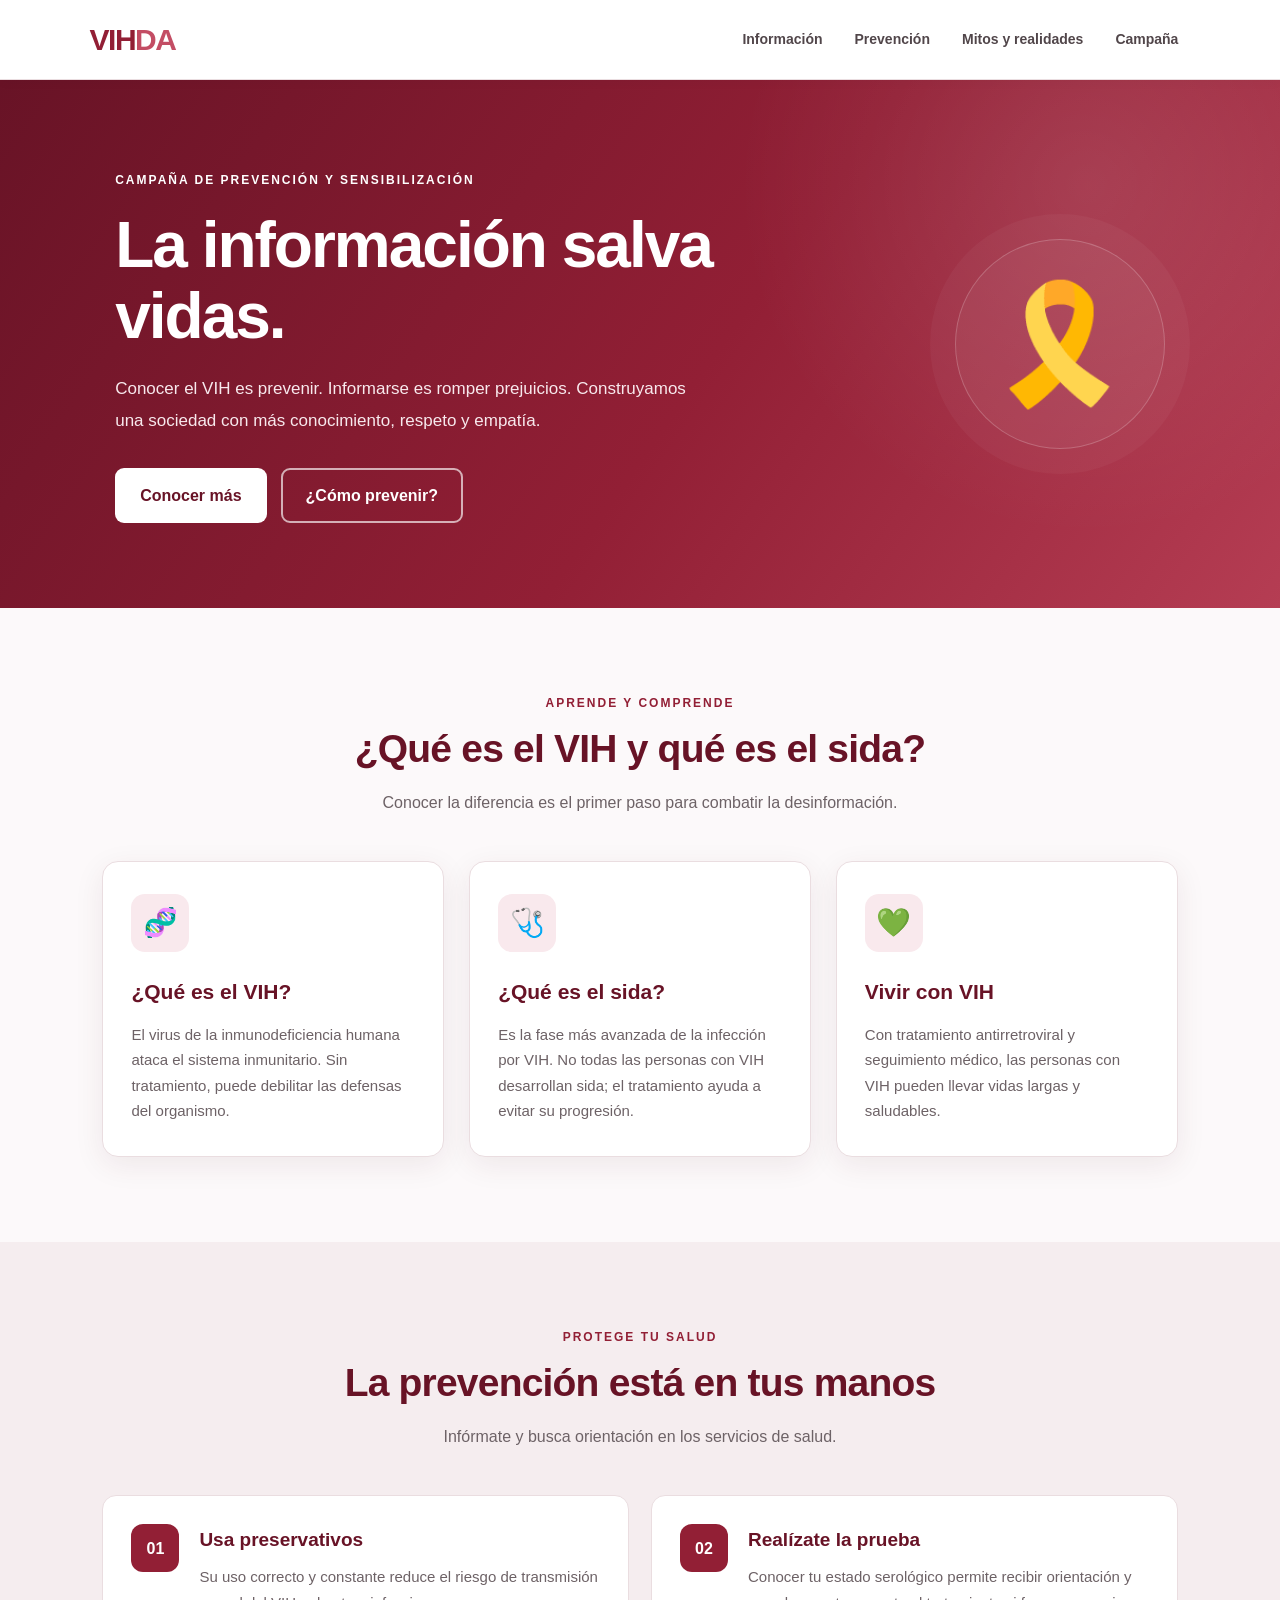
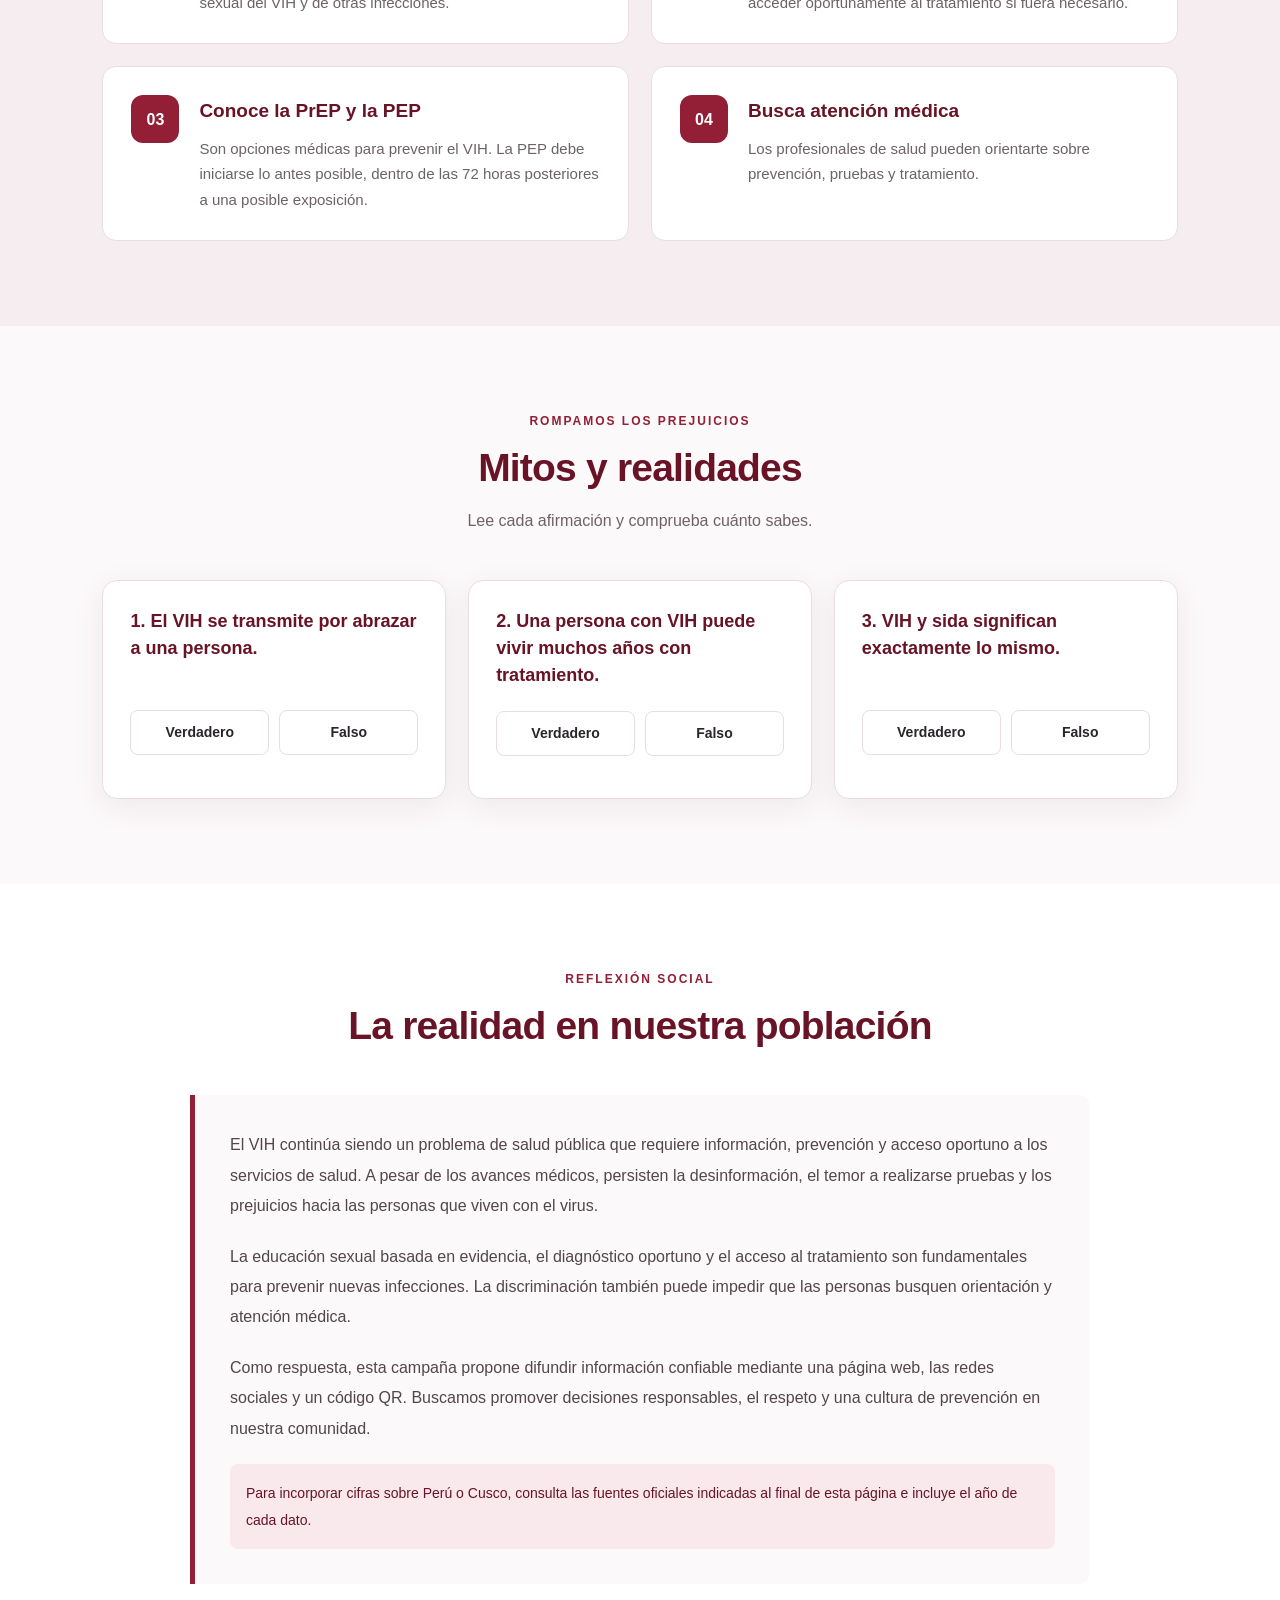
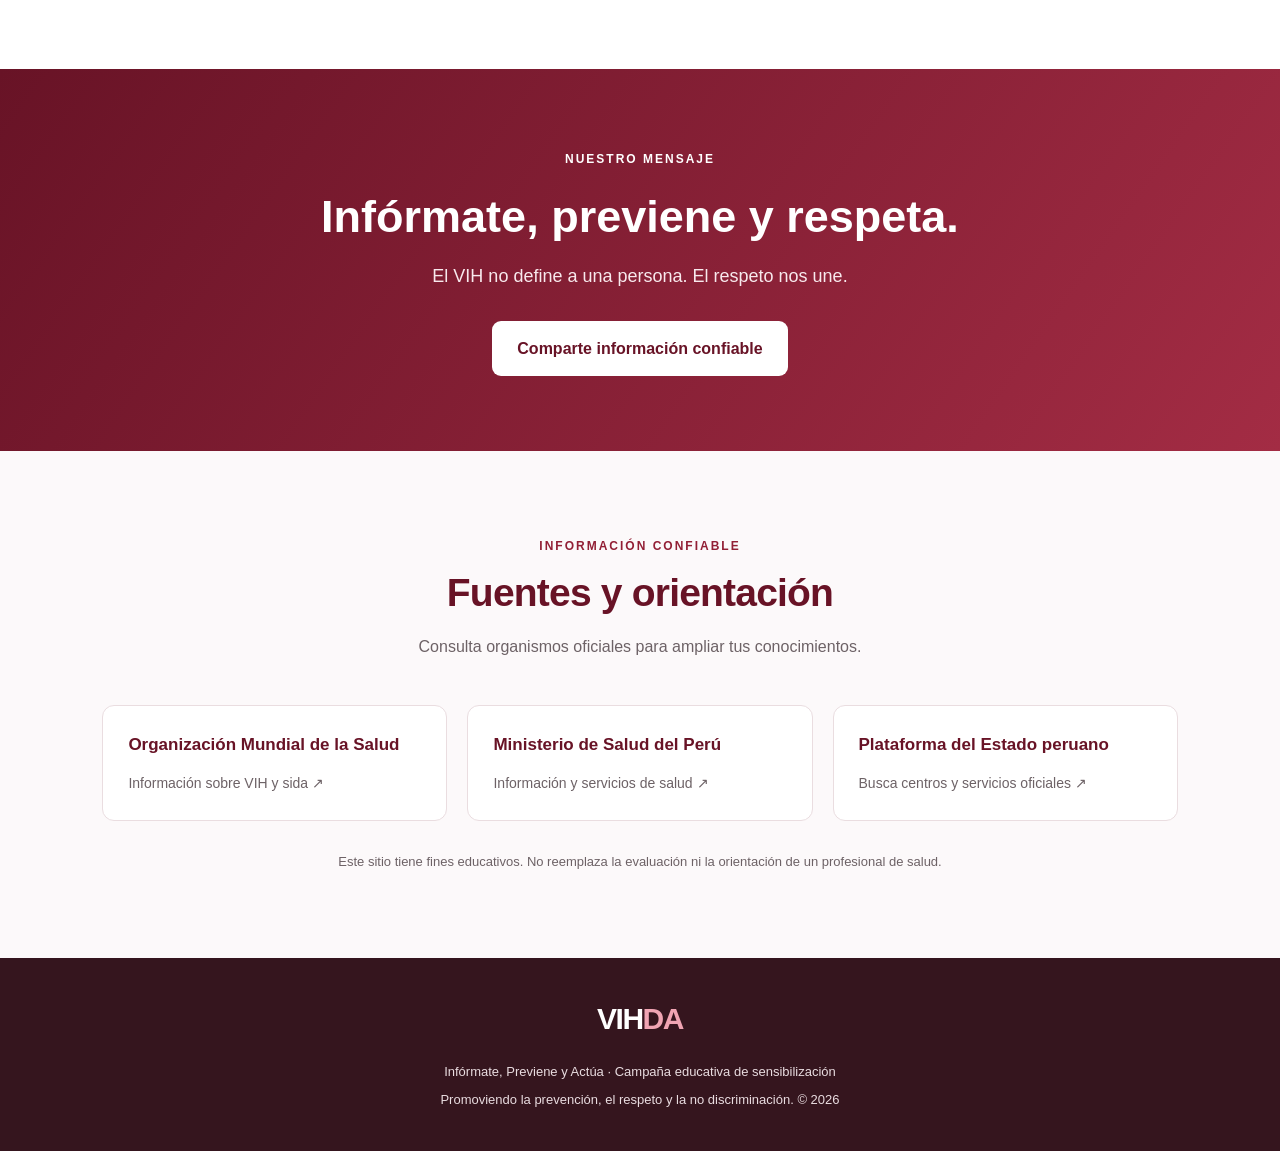
==== index.html @ 944a9f8d "Add files via upload" ====
<!DOCTYPE html>
<html lang="es">
<head>
    <meta charset="UTF-8">
    <meta name="viewport" content="width=device-width, initial-scale=1.0">
    <meta name="description" content="VIHDA: campaña educativa sobre el VIH, el sida, la prevención y la no discriminación.">
    <meta name="theme-color" content="#921f35">
    <title>VIHDA | Infórmate, Previene y Actúa</title>
    <link rel="stylesheet" href="style.css">
    <script src="script.js" defer></script>
</head>
<body>

    <header class="encabezado">
        <a class="logo" href="#inicio">VIH<span>DA</span></a>

        <nav aria-label="Navegación principal">
            <a href="#informacion">Información</a>
            <a href="#prevencion">Prevención</a>
            <a href="#mitos">Mitos y realidades</a>
            <a href="#campana">Campaña</a>
        </nav>
    </header>

    <main>
        <section class="hero" id="inicio">
            <div class="hero-contenido">
                <span class="etiqueta">CAMPAÑA DE PREVENCIÓN Y SENSIBILIZACIÓN</span>

                <h1>La información salva vidas.</h1>

                <p>
                    Conocer el VIH es prevenir. Informarse es romper prejuicios.
                    Construyamos una sociedad con más conocimiento, respeto y empatía.
                </p>

                <div class="hero-botones">
                    <a href="#informacion" class="boton boton-principal">
                        Conocer más
                    </a>
                    <a href="#prevencion" class="boton boton-secundario">
                        ¿Cómo prevenir?
                    </a>
                </div>
            </div>

            <div class="lazo" aria-label="Símbolo de concientización">
                🎗️
            </div>
        </section>

        <section class="seccion" id="informacion">
            <div class="titulo-seccion">
                <span>APRENDE Y COMPRENDE</span>
                <h2>¿Qué es el VIH y qué es el sida?</h2>
                <p>Conocer la diferencia es el primer paso para combatir la desinformación.</p>
            </div>

            <div class="tarjetas">
                <article class="tarjeta">
                    <div class="icono">🧬</div>
                    <h3>¿Qué es el VIH?</h3>
                    <p>
                        El virus de la inmunodeficiencia humana ataca el sistema
                        inmunitario. Sin tratamiento, puede debilitar las defensas
                        del organismo.
                    </p>
                </article>

                <article class="tarjeta">
                    <div class="icono">🩺</div>
                    <h3>¿Qué es el sida?</h3>
                    <p>
                        Es la fase más avanzada de la infección por VIH.
                        No todas las personas con VIH desarrollan sida; el
                        tratamiento ayuda a evitar su progresión.
                    </p>
                </article>

                <article class="tarjeta">
                    <div class="icono">💚</div>
                    <h3>Vivir con VIH</h3>
                    <p>
                        Con tratamiento antirretroviral y seguimiento médico,
                        las personas con VIH pueden llevar vidas largas y saludables.
                    </p>
                </article>
            </div>
        </section>

        <section class="seccion seccion-suave" id="prevencion">
            <div class="titulo-seccion">
                <span>PROTEGE TU SALUD</span>
                <h2>La prevención está en tus manos</h2>
                <p>Infórmate y busca orientación en los servicios de salud.</p>
            </div>

            <div class="lista-prevencion">
                <article class="prevencion-item">
                    <span>01</span>
                    <div>
                        <h3>Usa preservativos</h3>
                        <p>
                            Su uso correcto y constante reduce el riesgo de
                            transmisión sexual del VIH y de otras infecciones.
                        </p>
                    </div>
                </article>

                <article class="prevencion-item">
                    <span>02</span>
                    <div>
                        <h3>Realízate la prueba</h3>
                        <p>
                            Conocer tu estado serológico permite recibir orientación
                            y acceder oportunamente al tratamiento si fuera necesario.
                        </p>
                    </div>
                </article>

                <article class="prevencion-item">
                    <span>03</span>
                    <div>
                        <h3>Conoce la PrEP y la PEP</h3>
                        <p>
                            Son opciones médicas para prevenir el VIH.
                            La PEP debe iniciarse lo antes posible, dentro de las
                            72 horas posteriores a una posible exposición.
                        </p>
                    </div>
                </article>

                <article class="prevencion-item">
                    <span>04</span>
                    <div>
                        <h3>Busca atención médica</h3>
                        <p>
                            Los profesionales de salud pueden orientarte sobre
                            prevención, pruebas y tratamiento.
                        </p>
                    </div>
                </article>
            </div>
        </section>

        <section class="seccion" id="mitos">
            <div class="titulo-seccion">
                <span>ROMPAMOS LOS PREJUICIOS</span>
                <h2>Mitos y realidades</h2>
                <p>Lee cada afirmación y comprueba cuánto sabes.</p>
            </div>

            <div class="cuestionario">
                <article class="pregunta">
                    <h3>1. El VIH se transmite por abrazar a una persona.</h3>
                    <div class="opciones">
                        <button type="button" data-respuesta="incorrecta"
                            data-grupo="p1">Verdadero</button>
                        <button type="button" data-respuesta="correcta"
                            data-grupo="p1">Falso</button>
                    </div>
                    <p class="resultado" id="r-p1" aria-live="polite"></p>
                </article>

                <article class="pregunta">
                    <h3>2. Una persona con VIH puede vivir muchos años con tratamiento.</h3>
                    <div class="opciones">
                        <button type="button" data-respuesta="correcta"
                            data-grupo="p2">Verdadero</button>
                        <button type="button" data-respuesta="incorrecta"
                            data-grupo="p2">Falso</button>
                    </div>
                    <p class="resultado" id="r-p2" aria-live="polite"></p>
                </article>

                <article class="pregunta">
                    <h3>3. VIH y sida significan exactamente lo mismo.</h3>
                    <div class="opciones">
                        <button type="button" data-respuesta="incorrecta"
                            data-grupo="p3">Verdadero</button>
                        <button type="button" data-respuesta="correcta"
                            data-grupo="p3">Falso</button>
                    </div>
                    <p class="resultado" id="r-p3" aria-live="polite"></p>
                </article>
            </div>
        </section>

        <section class="seccion analisis" id="realidad">
            <div class="titulo-seccion">
                <span>REFLEXIÓN SOCIAL</span>
                <h2>La realidad en nuestra población</h2>
            </div>

            <div class="analisis-contenido">
                <p>
                    El VIH continúa siendo un problema de salud pública que requiere
                    información, prevención y acceso oportuno a los servicios de salud.
                    A pesar de los avances médicos, persisten la desinformación,
                    el temor a realizarse pruebas y los prejuicios hacia las personas
                    que viven con el virus.
                </p>

                <p>
                    La educación sexual basada en evidencia, el diagnóstico oportuno
                    y el acceso al tratamiento son fundamentales para prevenir nuevas
                    infecciones. La discriminación también puede impedir que las
                    personas busquen orientación y atención médica.
                </p>

                <p>
                    Como respuesta, esta campaña propone difundir información
                    confiable mediante una página web, las redes sociales y un
                    código QR. Buscamos promover decisiones responsables, el respeto
                    y una cultura de prevención en nuestra comunidad.
                </p>

                <p class="nota">
                    Para incorporar cifras sobre Perú o Cusco, consulta las fuentes
                    oficiales indicadas al final de esta página e incluye el año
                    de cada dato.
                </p>
            </div>
        </section>

        <section class="campana" id="campana">
            <div class="campana-contenido">
                <span class="etiqueta">NUESTRO MENSAJE</span>
                <h2>Infórmate, previene y respeta.</h2>
                <p>El VIH no define a una persona. El respeto nos une.</p>
                <a href="#fuentes" class="boton boton-blanco">
                    Comparte información confiable
                </a>
            </div>
        </section>

        <section class="seccion" id="fuentes">
            <div class="titulo-seccion">
                <span>INFORMACIÓN CONFIABLE</span>
                <h2>Fuentes y orientación</h2>
                <p>Consulta organismos oficiales para ampliar tus conocimientos.</p>
            </div>

            <div class="fuentes">
                <a href="https://www.who.int/es/news-room/fact-sheets/detail/hiv-aids"
                   target="_blank" rel="noopener noreferrer">
                    <strong>Organización Mundial de la Salud</strong>
                    <span>Información sobre VIH y sida ↗</span>
                </a>

                <a href="https://www.gob.pe/minsa"
                   target="_blank" rel="noopener noreferrer">
                    <strong>Ministerio de Salud del Perú</strong>
                    <span>Información y servicios de salud ↗</span>
                </a>

                <a href="https://www.gob.pe"
                   target="_blank" rel="noopener noreferrer">
                    <strong>Plataforma del Estado peruano</strong>
                    <span>Busca centros y servicios oficiales ↗</span>
                </a>
            </div>

            <p class="aviso">
                Este sitio tiene fines educativos. No reemplaza la evaluación
                ni la orientación de un profesional de salud.
            </p>
        </section>
    </main>

    <footer class="pie">
        <a class="logo logo-pie" href="#inicio">VIH<span>DA</span></a>
        <p>Infórmate, Previene y Actúa · Campaña educativa de sensibilización</p>
        <p>Promoviendo la prevención, el respeto y la no discriminación.</p>
    </footer>

</body>
</html>
---- style.css ----
/* ========================================
   VIHDA - ESTILOS GENERALES
   Campaña de prevención del VIH y el sida
======================================== */

:root {
    --rojo: #921f35;
    --rojo-oscuro: #681326;
    --rojo-claro: #f9e9ed;
    --blanco: #ffffff;
    --fondo: #fcf9fa;
    --texto: #29252a;
    --texto-suave: #6d6266;
    --borde: #eadde0;
    --verde: #247447;
    --sombra: 0 8px 30px rgba(72, 23, 36, 0.08);
}

* {
    margin: 0;
    padding: 0;
    box-sizing: border-box;
}

html {
    scroll-behavior: smooth;
    scroll-padding-top: 90px;
}

body {
    font-family: Arial, Helvetica, sans-serif;
    background: var(--fondo);
    color: var(--texto);
    line-height: 1.7;
    font-size: 16px;
}

a {
    color: inherit;
    text-decoration: none;
}

button,
a {
    -webkit-tap-highlight-color: transparent;
}

button {
    font: inherit;
}

img {
    max-width: 100%;
    display: block;
}

::selection {
    background: var(--rojo);
    color: var(--blanco);
}

/* ========================================
   ENCABEZADO Y NAVEGACIÓN
======================================== */

.encabezado {
    width: 100%;
    min-height: 76px;
    padding: 14px 7%;
    display: flex;
    align-items: center;
    justify-content: space-between;
    gap: 25px;
    background: var(--blanco);
    border-bottom: 1px solid var(--borde);
    position: sticky;
    top: 0;
    z-index: 1000;
    box-shadow: 0 2px 12px rgba(0, 0, 0, 0.03);
}

.logo {
    color: var(--rojo);
    font-size: 30px;
    font-weight: 900;
    letter-spacing: -1.5px;
    flex-shrink: 0;
}

.logo span {
    color: #c34d64;
}

.encabezado nav {
    display: flex;
    align-items: center;
    justify-content: flex-end;
    flex-wrap: wrap;
    gap: 8px;
}

.encabezado nav a {
    padding: 9px 12px;
    border-radius: 8px;
    color: #51464a;
    font-size: 14px;
    font-weight: 600;
    transition: background 0.25s, color 0.25s;
}

.encabezado nav a:hover,
.encabezado nav a:focus-visible {
    background: var(--rojo-claro);
    color: var(--rojo);
}

/* ========================================
   PORTADA PRINCIPAL
======================================== */

.hero {
    min-height: 510px;
    padding: 85px 9%;
    display: flex;
    align-items: center;
    justify-content: space-between;
    gap: 45px;
    color: var(--blanco);
    background:
        radial-gradient(
            circle at 85% 20%,
            rgba(255, 255, 255, 0.10),
            transparent 30%
        ),
        linear-gradient(125deg, #681326 0%, #921f35 55%, #b53d53 100%);
    overflow: hidden;
}

.hero-contenido {
    max-width: 700px;
}

.etiqueta {
    display: inline-block;
    margin-bottom: 20px;
    font-size: 12px;
    font-weight: 800;
    letter-spacing: 2px;
    line-height: 1.6;
}

.hero h1 {
    max-width: 650px;
    margin-bottom: 22px;
    font-size: clamp(38px, 5vw, 66px);
    line-height: 1.1;
    letter-spacing: -2px;
}

.hero p {
    max-width: 600px;
    margin-bottom: 30px;
    color: #f8e9ed;
    font-size: 17px;
    line-height: 1.9;
}

.hero-botones {
    display: flex;
    align-items: center;
    flex-wrap: wrap;
    gap: 14px;
}

.boton {
    display: inline-flex;
    justify-content: center;
    align-items: center;
    min-height: 48px;
    padding: 12px 23px;
    border: 2px solid transparent;
    border-radius: 9px;
    font-weight: 700;
    text-align: center;
    cursor: pointer;
    transition: transform 0.2s, background 0.2s;
}

.boton:hover {
    transform: translateY(-2px);
}

.boton-principal {
    background: var(--blanco);
    color: var(--rojo-oscuro);
}

.boton-principal:hover {
    background: #f7e8ec;
}

.boton-secundario {
    color: var(--blanco);
    border-color: rgba(255, 255, 255, 0.65);
}

.boton-secundario:hover {
    background: rgba(255, 255, 255, 0.12);
}

.lazo {
    display: flex;
    align-items: center;
    justify-content: center;
    width: 210px;
    height: 210px;
    flex-shrink: 0;
    border: 1px solid rgba(255, 255, 255, 0.2);
    border-radius: 50%;
    background: rgba(255, 255, 255, 0.08);
    font-size: 115px;
    box-shadow: 0 0 0 25px rgba(255, 255, 255, 0.035);
}

/* ========================================
   SECCIONES
======================================== */

.seccion {
    padding: 85px 8%;
}

.titulo-seccion {
    max-width: 760px;
    margin: 0 auto 45px;
    text-align: center;
}

.titulo-seccion > span {
    display: block;
    margin-bottom: 12px;
    color: var(--rojo);
    font-size: 12px;
    font-weight: 800;
    letter-spacing: 2px;
}

.titulo-seccion h2 {
    margin-bottom: 15px;
    color: var(--rojo-oscuro);
    font-size: clamp(27px, 3.5vw, 39px);
    line-height: 1.25;
    letter-spacing: -0.8px;
}

.titulo-seccion p {
    color: var(--texto-suave);
    font-size: 16px;
}

/* ========================================
   TARJETAS INFORMATIVAS
======================================== */

.tarjetas {
    display: grid;
    grid-template-columns: repeat(3, minmax(0, 1fr));
    gap: 25px;
    max-width: 1200px;
    margin: 0 auto;
}

.tarjeta {
    padding: 32px 28px;
    background: var(--blanco);
    border: 1px solid var(--borde);
    border-radius: 16px;
    box-shadow: var(--sombra);
    transition: transform 0.25s, box-shadow 0.25s;
}

.tarjeta:hover {
    transform: translateY(-6px);
    box-shadow: 0 14px 35px rgba(72, 23, 36, 0.12);
}

.icono {
    display: flex;
    align-items: center;
    justify-content: center;
    width: 58px;
    height: 58px;
    margin-bottom: 22px;
    border-radius: 14px;
    background: var(--rojo-claro);
    font-size: 28px;
}

.tarjeta h3 {
    margin-bottom: 12px;
    color: var(--rojo-oscuro);
    font-size: 21px;
}

.tarjeta p {
    color: var(--texto-suave);
    font-size: 15px;
}

/* ========================================
   PREVENCIÓN
======================================== */

.seccion-suave {
    background: #f5edef;
}

.lista-prevencion {
    display: grid;
    grid-template-columns: repeat(2, minmax(0, 1fr));
    gap: 22px;
    max-width: 1150px;
    margin: 0 auto;
}

.prevencion-item {
    display: flex;
    align-items: flex-start;
    gap: 20px;
    padding: 28px;
    background: var(--blanco);
    border: 1px solid var(--borde);
    border-radius: 14px;
}

.prevencion-item > span {
    display: flex;
    align-items: center;
    justify-content: center;
    width: 48px;
    height: 48px;
    flex-shrink: 0;
    border-radius: 12px;
    background: var(--rojo);
    color: var(--blanco);
    font-size: 16px;
    font-weight: 800;
}

.prevencion-item h3 {
    margin-bottom: 8px;
    color: var(--rojo-oscuro);
    font-size: 19px;
}

.prevencion-item p {
    color: var(--texto-suave);
    font-size: 15px;
}

/* ========================================
   MITOS Y REALIDADES
======================================== */

.cuestionario {
    display: grid;
    grid-template-columns: repeat(3, minmax(0, 1fr));
    gap: 22px;
    max-width: 1250px;
    margin: 0 auto;
}

.pregunta {
    padding: 27px;
    background: var(--blanco);
    border: 1px solid var(--borde);
    border-radius: 15px;
    box-shadow: var(--sombra);
}

.pregunta h3 {
    min-height: 80px;
    margin-bottom: 22px;
    color: var(--rojo-oscuro);
    font-size: 18px;
    line-height: 1.5;
}

.opciones {
    display: flex;
    flex-wrap: wrap;
    gap: 10px;
}

.opciones button {
    flex: 1;
    min-height: 43px;
    padding: 10px;
    border: 1px solid var(--borde);
    border-radius: 8px;
    background: var(--blanco);
    color: var(--texto);
    font-size: 14px;
    font-weight: 700;
    cursor: pointer;
    transition: background 0.2s, color 0.2s;
}

.opciones button:hover,
.opciones button:focus-visible {
    border-color: var(--rojo);
    background: var(--rojo-claro);
}

.opciones button:disabled {
    cursor: default;
    opacity: 0.75;
}

.resultado {
    min-height: 0;
    margin-top: 15px;
    color: var(--texto-suave);
    font-size: 14px;
}

.resultado:not(:empty) {
    padding: 12px;
    border-radius: 8px;
    background: #f5edef;
}

.resultado.correcto {
    color: var(--verde);
    background: #e9f5ed;
}

.resultado.incorrecto {
    color: var(--rojo-oscuro);
    background: var(--rojo-claro);
}

/* ========================================
   ANÁLISIS SOCIAL
======================================== */

.analisis {
    background: var(--blanco);
}

.analisis-contenido {
    max-width: 900px;
    margin: 0 auto;
    padding: 35px;
    border-left: 5px solid var(--rojo);
    border-radius: 0 12px 12px 0;
    background: var(--fondo);
}

.analisis-contenido p {
    margin-bottom: 20px;
    color: #51464a;
    font-size: 16px;
    line-height: 1.9;
}

.analisis-contenido p:last-child {
    margin-bottom: 0;
}

.analisis-contenido .nota {
    padding: 16px;
    border-radius: 8px;
    background: var(--rojo-claro);
    color: var(--rojo-oscuro);
    font-size: 14px;
}

/* ========================================
   CAMPAÑA Y FRASE
======================================== */

.campana {
    padding: 75px 8%;
    color: var(--blanco);
    text-align: center;
    background: linear-gradient(125deg, #681326, #a32c44);
}

.campana-contenido {
    max-width: 850px;
    margin: 0 auto;
}

.campana h2 {
    margin-bottom: 15px;
    font-size: clamp(30px, 4vw, 45px);
    line-height: 1.25;
}

.campana p {
    margin-bottom: 30px;
    color: #f8e9ed;
    font-size: 18px;
}

.boton-blanco {
    background: var(--blanco);
    color: var(--rojo-oscuro);
}

.boton-blanco:hover {
    background: #f7e8ec;
}

/* ========================================
   FUENTES
======================================== */

.fuentes {
    display: grid;
    grid-template-columns: repeat(3, minmax(0, 1fr));
    gap: 20px;
    max-width: 1150px;
    margin: 0 auto;
}

.fuentes a {
    display: flex;
    flex-direction: column;
    gap: 12px;
    padding: 25px;
    border: 1px solid var(--borde);
    border-radius: 12px;
    background: var(--blanco);
    transition: border-color 0.2s, transform 0.2s;
}

.fuentes a:hover {
    transform: translateY(-3px);
    border-color: var(--rojo);
}

.fuentes strong {
    color: var(--rojo-oscuro);
    font-size: 17px;
}

.fuentes span {
    color: var(--texto-suave);
    font-size: 14px;
}

.aviso {
    max-width: 800px;
    margin: 30px auto 0;
    color: var(--texto-suave);
    font-size: 13px;
    text-align: center;
}

/* ========================================
   PIE DE PÁGINA
======================================== */

.pie {
    padding: 35px 8%;
    color: #e9dce0;
    background: #35151e;
    text-align: center;
}

.logo-pie {
    display: inline-block;
    margin-bottom: 12px;
    color: var(--blanco);
}

.logo-pie span {
    color: #f0a4b3;
}

.pie p {
    margin: 5px 0;
    font-size: 13px;
}

/* ========================================
   ACCESIBILIDAD
======================================== */

a:focus-visible,
button:focus-visible {
    outline: 3px solid #d9798d;
    outline-offset: 4px;
}

@media (prefers-reduced-motion: reduce) {
    *,
    *::before,
    *::after {
        scroll-behavior: auto !important;
        transition-duration: 0.01ms !important;
        animation-duration: 0.01ms !important;
    }
}

/* ========================================
   TABLETAS
======================================== */

@media (max-width: 1000px) {
    .encabezado {
        padding: 14px 5%;
    }

    .encabezado nav {
        gap: 3px;
    }

    .encabezado nav a {
        padding: 8px;
        font-size: 13px;
    }

    .hero {
        padding: 70px 6%;
    }

    .lazo {
        width: 155px;
        height: 155px;
        font-size: 85px;
    }

    .seccion {
        padding: 70px 6%;
    }

    .tarjetas,
    .cuestionario {
        grid-template-columns: repeat(2, minmax(0, 1fr));
    }

    .fuentes {
        grid-template-columns: repeat(2, minmax(0, 1fr));
    }
}

/* ========================================
   CELULARES
======================================== */

@media (max-width: 650px) {
    html {
        scroll-padding-top: 125px;
    }

    .encabezado {
        position: relative;
        flex-direction: column;
        gap: 10px;
        padding: 14px 5%;
    }

    .logo {
        font-size: 28px;
    }

    .encabezado nav {
        justify-content: center;
        gap: 5px;
    }

    .encabezado nav a {
        padding: 7px 9px;
        font-size: 12px;
    }

    .hero {
        min-height: auto;
        flex-direction: column-reverse;
        align-items: flex-start;
        gap: 28px;
        padding: 55px 7%;
    }

    .hero h1 {
        font-size: 42px;
        letter-spacing: -1px;
    }

    .hero p {
        font-size: 15px;
    }

    .lazo {
        align-self: center;
        width: 110px;
        height: 110px;
        font-size: 60px;
    }

    .hero-botones {
        align-items: stretch;
        flex-direction: column;
    }

    .boton {
        width: 100%;
    }

    .seccion {
        padding: 55px 6%;
    }

    .titulo-seccion {
        margin-bottom: 30px;
    }

    .titulo-seccion h2 {
        font-size: 29px;
    }

    .tarjetas,
    .lista-prevencion,
    .cuestionario,
    .fuentes {
        grid-template-columns: 1fr;
    }

    .tarjeta {
        padding: 25px;
    }

    .prevencion-item {
        gap: 14px;
        padding: 22px;
    }

    .pregunta h3 {
        min-height: auto;
    }

    .analisis-contenido {
        padding: 23px;
    }

    .campana {
        padding: 55px 7%;
    }

    .campana h2 {
        font-size: 31px;
    }

    .pie {
        padding: 30px 6%;
    }
}
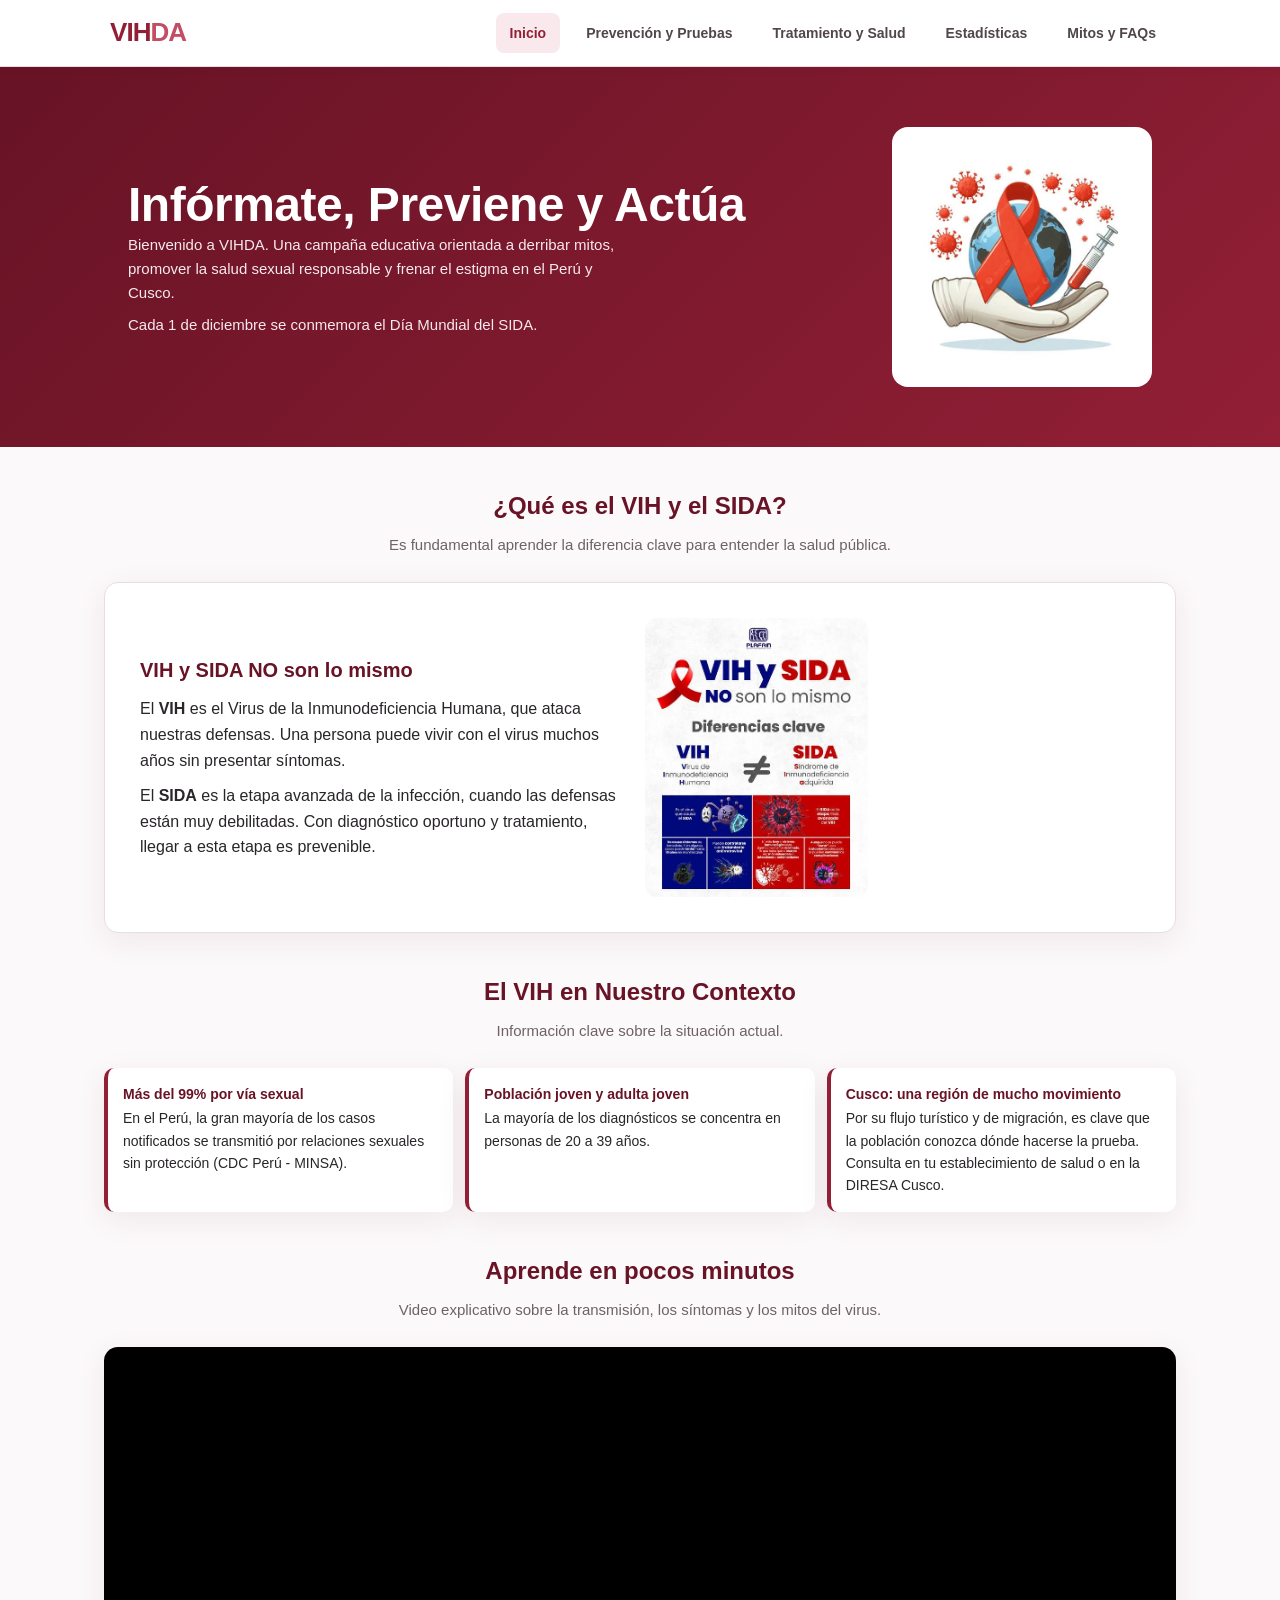
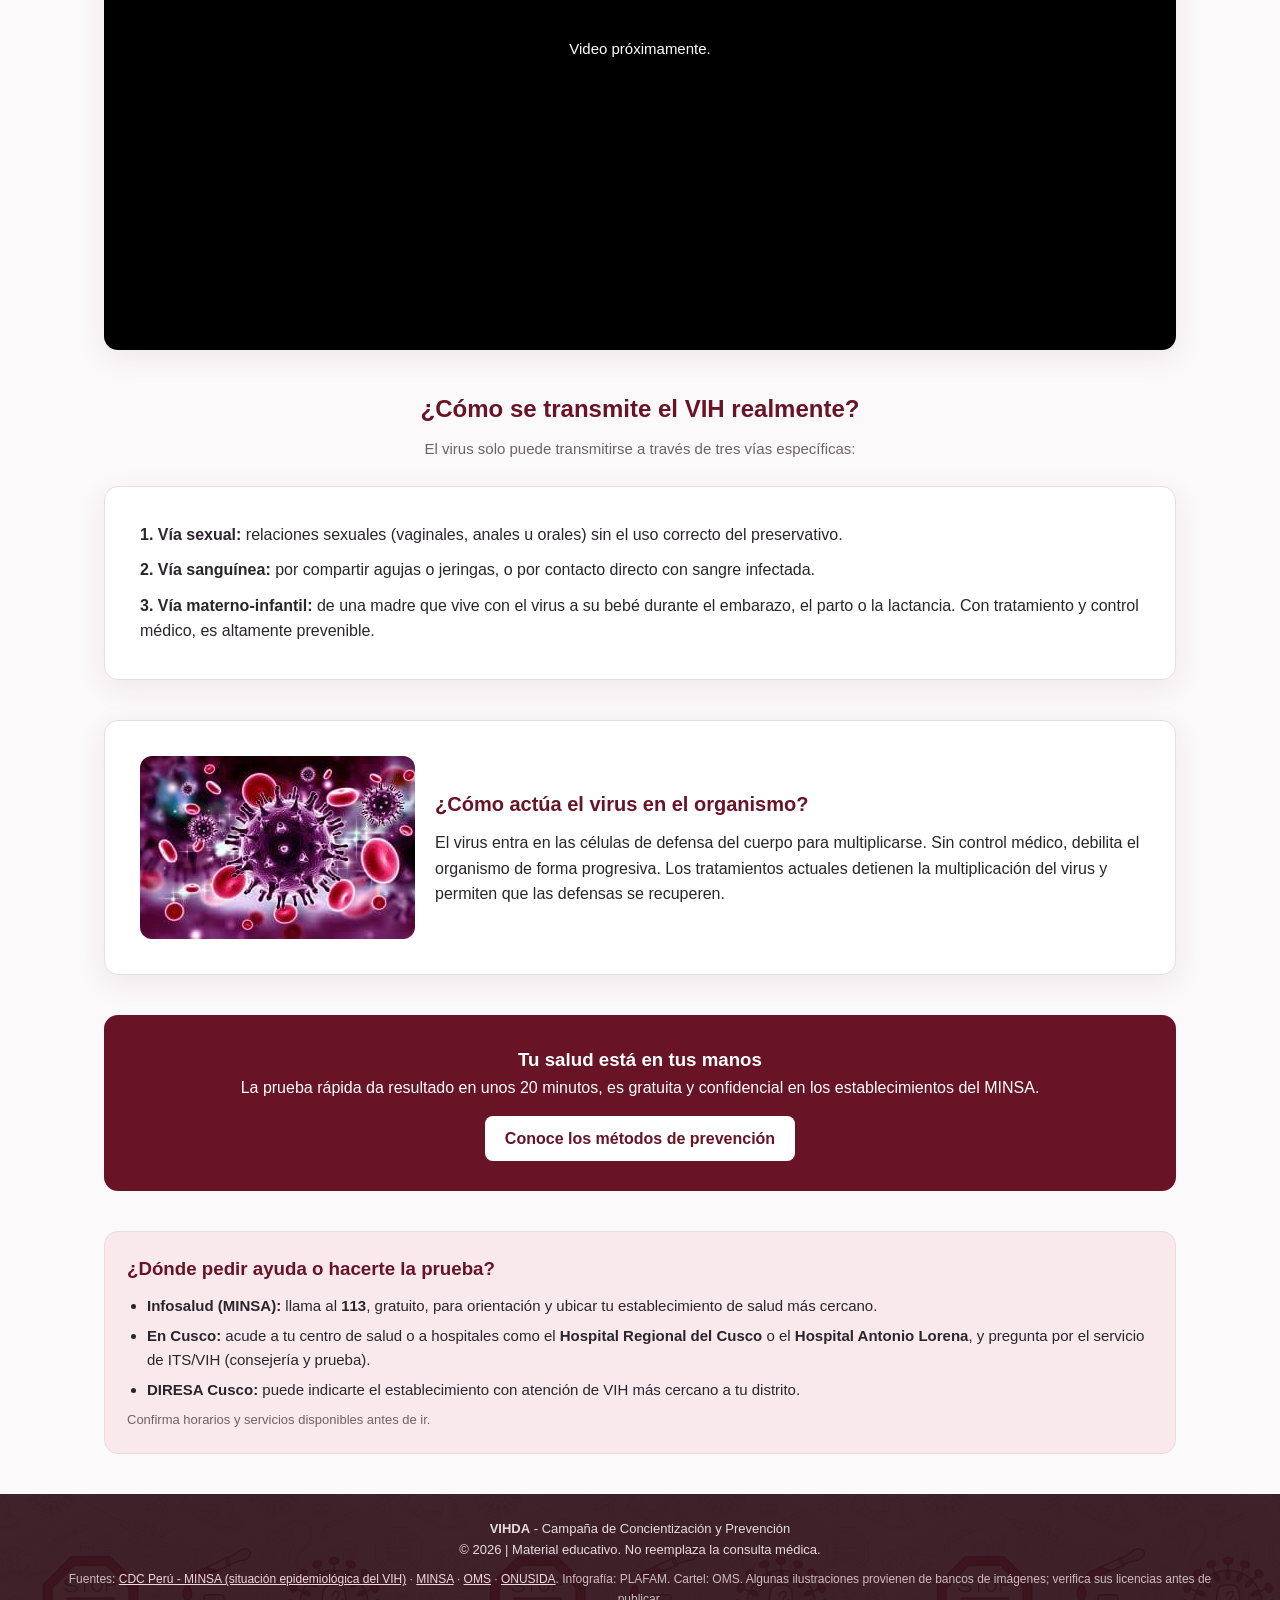
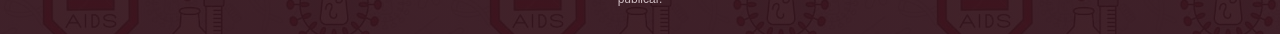
==== commit da6d23b1: "Add files via upload" ====
--- a/index.html
+++ b/index.html
@@ -1,279 +1,129 @@
-
-<!DOCTYPE html>
-<html lang="es">
-<head>
-    <meta charset="UTF-8">
-    <meta name="viewport" content="width=device-width, initial-scale=1.0">
-    <meta name="description" content="VIHDA: campaña educativa sobre el VIH, el sida, la prevención y la no discriminación.">
-    <meta name="theme-color" content="#921f35">
-    <title>VIHDA | Infórmate, Previene y Actúa</title>
-    <link rel="stylesheet" href="style.css">
-    <script src="script.js" defer></script>
-</head>
-<body>
-
-    <header class="encabezado">
-        <a class="logo" href="#inicio">VIH<span>DA</span></a>
-
-        <nav aria-label="Navegación principal">
-            <a href="#informacion">Información</a>
-            <a href="#prevencion">Prevención</a>
-            <a href="#mitos">Mitos y realidades</a>
-            <a href="#campana">Campaña</a>
-        </nav>
-    </header>
-
-    <main>
-        <section class="hero" id="inicio">
-            <div class="hero-contenido">
-                <span class="etiqueta">CAMPAÑA DE PREVENCIÓN Y SENSIBILIZACIÓN</span>
-
-                <h1>La información salva vidas.</h1>
-
-                <p>
-                    Conocer el VIH es prevenir. Informarse es romper prejuicios.
-                    Construyamos una sociedad con más conocimiento, respeto y empatía.
-                </p>
-
-                <div class="hero-botones">
-                    <a href="#informacion" class="boton boton-principal">
-                        Conocer más
-                    </a>
-                    <a href="#prevencion" class="boton boton-secundario">
-                        ¿Cómo prevenir?
-                    </a>
-                </div>
-            </div>
-
-            <div class="lazo" aria-label="Símbolo de concientización">
-                🎗️
-            </div>
-        </section>
-
-        <section class="seccion" id="informacion">
-            <div class="titulo-seccion">
-                <span>APRENDE Y COMPRENDE</span>
-                <h2>¿Qué es el VIH y qué es el sida?</h2>
-                <p>Conocer la diferencia es el primer paso para combatir la desinformación.</p>
-            </div>
-
-            <div class="tarjetas">
-                <article class="tarjeta">
-                    <div class="icono">🧬</div>
-                    <h3>¿Qué es el VIH?</h3>
-                    <p>
-                        El virus de la inmunodeficiencia humana ataca el sistema
-                        inmunitario. Sin tratamiento, puede debilitar las defensas
-                        del organismo.
-                    </p>
-                </article>
-
-                <article class="tarjeta">
-                    <div class="icono">🩺</div>
-                    <h3>¿Qué es el sida?</h3>
-                    <p>
-                        Es la fase más avanzada de la infección por VIH.
-                        No todas las personas con VIH desarrollan sida; el
-                        tratamiento ayuda a evitar su progresión.
-                    </p>
-                </article>
-
-                <article class="tarjeta">
-                    <div class="icono">💚</div>
-                    <h3>Vivir con VIH</h3>
-                    <p>
-                        Con tratamiento antirretroviral y seguimiento médico,
-                        las personas con VIH pueden llevar vidas largas y saludables.
-                    </p>
-                </article>
-            </div>
-        </section>
-
-        <section class="seccion seccion-suave" id="prevencion">
-            <div class="titulo-seccion">
-                <span>PROTEGE TU SALUD</span>
-                <h2>La prevención está en tus manos</h2>
-                <p>Infórmate y busca orientación en los servicios de salud.</p>
-            </div>
-
-            <div class="lista-prevencion">
-                <article class="prevencion-item">
-                    <span>01</span>
-                    <div>
-                        <h3>Usa preservativos</h3>
-                        <p>
-                            Su uso correcto y constante reduce el riesgo de
-                            transmisión sexual del VIH y de otras infecciones.
-                        </p>
-                    </div>
-                </article>
-
-                <article class="prevencion-item">
-                    <span>02</span>
-                    <div>
-                        <h3>Realízate la prueba</h3>
-                        <p>
-                            Conocer tu estado serológico permite recibir orientación
-                            y acceder oportunamente al tratamiento si fuera necesario.
-                        </p>
-                    </div>
-                </article>
-
-                <article class="prevencion-item">
-                    <span>03</span>
-                    <div>
-                        <h3>Conoce la PrEP y la PEP</h3>
-                        <p>
-                            Son opciones médicas para prevenir el VIH.
-                            La PEP debe iniciarse lo antes posible, dentro de las
-                            72 horas posteriores a una posible exposición.
-                        </p>
-                    </div>
-                </article>
-
-                <article class="prevencion-item">
-                    <span>04</span>
-                    <div>
-                        <h3>Busca atención médica</h3>
-                        <p>
-                            Los profesionales de salud pueden orientarte sobre
-                            prevención, pruebas y tratamiento.
-                        </p>
-                    </div>
-                </article>
-            </div>
-        </section>
-
-        <section class="seccion" id="mitos">
-            <div class="titulo-seccion">
-                <span>ROMPAMOS LOS PREJUICIOS</span>
-                <h2>Mitos y realidades</h2>
-                <p>Lee cada afirmación y comprueba cuánto sabes.</p>
-            </div>
-
-            <div class="cuestionario">
-                <article class="pregunta">
-                    <h3>1. El VIH se transmite por abrazar a una persona.</h3>
-                    <div class="opciones">
-                        <button type="button" data-respuesta="incorrecta"
-                            data-grupo="p1">Verdadero</button>
-                        <button type="button" data-respuesta="correcta"
-                            data-grupo="p1">Falso</button>
-                    </div>
-                    <p class="resultado" id="r-p1" aria-live="polite"></p>
-                </article>
-
-                <article class="pregunta">
-                    <h3>2. Una persona con VIH puede vivir muchos años con tratamiento.</h3>
-                    <div class="opciones">
-                        <button type="button" data-respuesta="correcta"
-                            data-grupo="p2">Verdadero</button>
-                        <button type="button" data-respuesta="incorrecta"
-                            data-grupo="p2">Falso</button>
-                    </div>
-                    <p class="resultado" id="r-p2" aria-live="polite"></p>
-                </article>
-
-                <article class="pregunta">
-                    <h3>3. VIH y sida significan exactamente lo mismo.</h3>
-                    <div class="opciones">
-                        <button type="button" data-respuesta="incorrecta"
-                            data-grupo="p3">Verdadero</button>
-                        <button type="button" data-respuesta="correcta"
-                            data-grupo="p3">Falso</button>
-                    </div>
-                    <p class="resultado" id="r-p3" aria-live="polite"></p>
-                </article>
-            </div>
-        </section>
-
-        <section class="seccion analisis" id="realidad">
-            <div class="titulo-seccion">
-                <span>REFLEXIÓN SOCIAL</span>
-                <h2>La realidad en nuestra población</h2>
-            </div>
-
-            <div class="analisis-contenido">
-                <p>
-                    El VIH continúa siendo un problema de salud pública que requiere
-                    información, prevención y acceso oportuno a los servicios de salud.
-                    A pesar de los avances médicos, persisten la desinformación,
-                    el temor a realizarse pruebas y los prejuicios hacia las personas
-                    que viven con el virus.
-                </p>
-
-                <p>
-                    La educación sexual basada en evidencia, el diagnóstico oportuno
-                    y el acceso al tratamiento son fundamentales para prevenir nuevas
-                    infecciones. La discriminación también puede impedir que las
-                    personas busquen orientación y atención médica.
-                </p>
-
-                <p>
-                    Como respuesta, esta campaña propone difundir información
-                    confiable mediante una página web, las redes sociales y un
-                    código QR. Buscamos promover decisiones responsables, el respeto
-                    y una cultura de prevención en nuestra comunidad.
-                </p>
-
-                <p class="nota">
-                    Para incorporar cifras sobre Perú o Cusco, consulta las fuentes
-                    oficiales indicadas al final de esta página e incluye el año
-                    de cada dato.
-                </p>
-            </div>
-        </section>
-
-        <section class="campana" id="campana">
-            <div class="campana-contenido">
-                <span class="etiqueta">NUESTRO MENSAJE</span>
-                <h2>Infórmate, previene y respeta.</h2>
-                <p>El VIH no define a una persona. El respeto nos une.</p>
-                <a href="#fuentes" class="boton boton-blanco">
-                    Comparte información confiable
-                </a>
-            </div>
-        </section>
-
-        <section class="seccion" id="fuentes">
-            <div class="titulo-seccion">
-                <span>INFORMACIÓN CONFIABLE</span>
-                <h2>Fuentes y orientación</h2>
-                <p>Consulta organismos oficiales para ampliar tus conocimientos.</p>
-            </div>
-
-            <div class="fuentes">
-                <a href="https://www.who.int/es/news-room/fact-sheets/detail/hiv-aids"
-                   target="_blank" rel="noopener noreferrer">
-                    <strong>Organización Mundial de la Salud</strong>
-                    <span>Información sobre VIH y sida ↗</span>
-                </a>
-
-                <a href="https://www.gob.pe/minsa"
-                   target="_blank" rel="noopener noreferrer">
-                    <strong>Ministerio de Salud del Perú</strong>
-                    <span>Información y servicios de salud ↗</span>
-                </a>
-
-                <a href="https://www.gob.pe"
-                   target="_blank" rel="noopener noreferrer">
-                    <strong>Plataforma del Estado peruano</strong>
-                    <span>Busca centros y servicios oficiales ↗</span>
-                </a>
-            </div>
-
-            <p class="aviso">
-                Este sitio tiene fines educativos. No reemplaza la evaluación
-                ni la orientación de un profesional de salud.
-            </p>
-        </section>
-    </main>
-
-    <footer class="pie">
-        <a class="logo logo-pie" href="#inicio">VIH<span>DA</span></a>
-        <p>Infórmate, Previene y Actúa · Campaña educativa de sensibilización</p>
-        <p>Promoviendo la prevención, el respeto y la no discriminación.</p>
-    </footer>
-
-</body>
-</html>
+<!DOCTYPE html>
+<html lang="es">
+<head>
+    <meta charset="UTF-8">
+    <meta name="viewport" content="width=device-width, initial-scale=1.0">
+    <title>VIHDA - Campaña de Prevención del VIH y SIDA</title>
+    <meta name="description" content="Campaña educativa sobre VIH y SIDA en el Perú y Cusco: prevención, pruebas, tratamiento y lucha contra el estigma.">
+    <meta property="og:title" content="VIHDA - Campaña de Prevención del VIH y SIDA">
+    <meta property="og:description" content="Campaña educativa sobre VIH y SIDA en el Perú y Cusco: prevención, pruebas, tratamiento y lucha contra el estigma.">
+    <meta property="og:type" content="website">
+    <link rel="icon" href="data:image/svg+xml,%3Csvg xmlns='http://www.w3.org/2000/svg' viewBox='0 0 100 100'%3E%3Ctext y='.9em' font-size='90'%3E%F0%9F%8E%97%EF%B8%8F%3C/text%3E%3C/svg%3E">
+    <link rel="stylesheet" href="estilos.css">
+</head>
+<body>
+    <a href="#contenido" class="saltar">Saltar al contenido</a>
+
+    <header class="encabezado">
+        <div class="nav-contenedor">
+            <a href="index.html" class="logo">VIH<span>DA</span></a>
+            <nav class="menu-navegacion" aria-label="Menú principal">
+                <a href="index.html" class="activo" aria-current="page">Inicio</a>
+                <a href="prevencion.html">Prevención y Pruebas</a>
+                <a href="tratamiento.html">Tratamiento y Salud</a>
+                <a href="estadisticas.html">Estadísticas</a>
+                <a href="comunidad.html">Mitos y FAQs</a>
+            </nav>
+        </div>
+    </header>
+
+    <main id="contenido" class="content-wrapper">
+
+        <section class="hero">
+            <div>
+                <h1>Infórmate, Previene y Actúa</h1>
+                <p>Bienvenido a VIHDA. Una campaña educativa orientada a derribar mitos, promover la salud sexual responsable y frenar el estigma en el Perú y Cusco.</p>
+                <p class="nota-pequena" style="color:#f8e9ed">Cada 1 de diciembre se conmemora el Día Mundial del SIDA.</p>
+            </div>
+            <img class="hero-img" src="imagenes/ilustracion-mundial.png" alt="Lazo rojo sobre el planeta, símbolo de la campaña mundial contra el VIH">
+        </section>
+
+        <section class="seccion">
+            <div class="titulo-seccion">
+                <h2>¿Qué es el VIH y el SIDA?</h2>
+                <p>Es fundamental aprender la diferencia clave para entender la salud pública.</p>
+            </div>
+
+            <div class="bloque-flexible">
+                <div>
+                    <h3>VIH y SIDA NO son lo mismo</h3>
+                    <p>El <strong>VIH</strong> es el Virus de la Inmunodeficiencia Humana, que ataca nuestras defensas. Una persona puede vivir con el virus muchos años sin presentar síntomas.</p>
+                    <p style="margin-top: 10px;">El <strong>SIDA</strong> es la etapa avanzada de la infección, cuando las defensas están muy debilitadas. Con diagnóstico oportuno y tratamiento, llegar a esta etapa es prevenible.</p>
+                </div>
+                <a href="imagenes/infografia-diferencias.png" target="_blank" rel="noopener" title="Abrir la infografía en tamaño completo">
+                    <img src="imagenes/infografia-diferencias.png" alt="Infografía de PLAFAM: diferencias clave entre VIH y SIDA">
+                </a>
+            </div>
+
+            <div class="titulo-seccion espacio-arriba">
+                <h2>El VIH en Nuestro Contexto</h2>
+                <p>Información clave sobre la situación actual.</p>
+            </div>
+            <div class="tarjetas-mini">
+                <div class="tarjeta-mini">
+                    <strong>Más del 99% por vía sexual</strong>
+                    En el Perú, la gran mayoría de los casos notificados se transmitió por relaciones sexuales sin protección (CDC Perú - MINSA).
+                </div>
+                <div class="tarjeta-mini">
+                    <strong>Población joven y adulta joven</strong>
+                    La mayoría de los diagnósticos se concentra en personas de 20 a 39 años.
+                </div>
+                <div class="tarjeta-mini">
+                    <strong>Cusco: una región de mucho movimiento</strong>
+                    Por su flujo turístico y de migración, es clave que la población conozca dónde hacerse la prueba. Consulta en tu establecimiento de salud o en la DIRESA Cusco.
+                </div>
+            </div>
+
+            <div class="titulo-seccion espacio-arriba">
+                <h2>Aprende en pocos minutos</h2>
+                <p>Video explicativo sobre la transmisión, los síntomas y los mitos del virus.</p>
+            </div>
+            <div class="video-contenedor" id="video-contenedor"></div>
+
+            <div class="titulo-seccion espacio-arriba">
+                <h2>¿Cómo se transmite el VIH realmente?</h2>
+                <p>El virus solo puede transmitirse a través de tres vías específicas:</p>
+            </div>
+            <div class="bloque-flexible">
+                <div>
+                    <p style="margin-bottom: 10px;"><strong>1. Vía sexual:</strong> relaciones sexuales (vaginales, anales u orales) sin el uso correcto del preservativo.</p>
+                    <p style="margin-bottom: 10px;"><strong>2. Vía sanguínea:</strong> por compartir agujas o jeringas, o por contacto directo con sangre infectada.</p>
+                    <p><strong>3. Vía materno-infantil:</strong> de una madre que vive con el virus a su bebé durante el embarazo, el parto o la lactancia. Con tratamiento y control médico, es altamente prevenible.</p>
+                </div>
+            </div>
+
+            <div class="bloque-flexible espacio-arriba">
+                <img src="imagenes/render-virus.png" alt="Representación del virus del VIH rodeado de glóbulos rojos">
+                <div>
+                    <h3>¿Cómo actúa el virus en el organismo?</h3>
+                    <p>El virus entra en las células de defensa del cuerpo para multiplicarse. Sin control médico, debilita el organismo de forma progresiva. Los tratamientos actuales detienen la multiplicación del virus y permiten que las defensas se recuperen.</p>
+                </div>
+            </div>
+
+            <div class="banner-accion">
+                <h3>Tu salud está en tus manos</h3>
+                <p>La prueba rápida da resultado en unos 20 minutos, es gratuita y confidencial en los establecimientos del MINSA.</p>
+                <a href="prevencion.html" class="boton-blanco">Conoce los métodos de prevención</a>
+            </div>
+
+        <div class="caja-ayuda">
+            <h3>¿Dónde pedir ayuda o hacerte la prueba?</h3>
+            <ul>
+                <li><strong>Infosalud (MINSA):</strong> llama al <strong>113</strong>, gratuito, para orientación y ubicar tu establecimiento de salud más cercano.</li>
+                <li><strong>En Cusco:</strong> acude a tu centro de salud o a hospitales como el <strong>Hospital Regional del Cusco</strong> o el <strong>Hospital Antonio Lorena</strong>, y pregunta por el servicio de ITS/VIH (consejería y prueba).</li>
+                <li><strong>DIRESA Cusco:</strong> puede indicarte el establecimiento con atención de VIH más cercano a tu distrito.</li>
+            </ul>
+            <p class="nota-pequena">Confirma horarios y servicios disponibles antes de ir.</p>
+        </div>
+        </section>
+    </main>
+
+    <footer class="pie">
+        <p><strong>VIHDA</strong> - Campaña de Concientización y Prevención</p>
+        <p>&copy; <span id="anio-actual"></span> | Material educativo. No reemplaza la consulta médica.</p>
+        <p class="fuentes">Fuentes: <a href="https://www.dge.gob.pe/vih/" target="_blank" rel="noopener">CDC Perú - MINSA (situación epidemiológica del VIH)</a> · <a href="https://www.gob.pe/minsa" target="_blank" rel="noopener">MINSA</a> · <a href="https://www.who.int/es/health-topics/hiv-aids" target="_blank" rel="noopener">OMS</a> · <a href="https://www.unaids.org/es" target="_blank" rel="noopener">ONUSIDA</a>. Infografía: PLAFAM. Cartel: OMS. Algunas ilustraciones provienen de bancos de imágenes; verifica sus licencias antes de publicar.</p>
+    </footer>
+
+    <script src="script.js"></script>
+</body>
+</html>
--- a/estilos.css
+++ b/estilos.css
@@ -0,0 +1,495 @@
+/* ========================================
+   VIHDA - ESTILOS CENTRALES GLOBALES
+======================================== */
+
+:root {
+    --rojo: #921f35;
+    --rojo-oscuro: #681326;
+    --rojo-claro: #f9e9ed;
+    --blanco: #ffffff;
+    --fondo: #fcf9fa;
+    --texto: #29252a;
+    --texto-suave: #6d6266;
+    --borde: #eadde0;
+    --verde: #247447;
+    --sombra: 0 8px 30px rgba(72, 23, 36, 0.08);
+}
+
+* {
+    margin: 0;
+    padding: 0;
+    box-sizing: border-box;
+}
+
+html {
+    scroll-behavior: smooth;
+}
+
+body {
+    font-family: Arial, Helvetica, sans-serif;
+    background: var(--fondo);
+    color: var(--texto);
+    line-height: 1.6;
+    font-size: 16px;
+    display: flex;
+    flex-direction: column;
+    min-height: 100vh;
+}
+
+a, button {
+    -webkit-tap-highlight-color: transparent;
+    font: inherit;
+}
+
+img {
+    max-width: 100%;
+    height: auto;
+    display: block;
+    border-radius: 12px;
+}
+
+/* ========================================
+   ENCABEZADO NAV MULTIPÁGINA (MOBILE-FIRST)
+======================================== */
+
+.encabezado {
+    width: 100%;
+    background: var(--blanco);
+    border-bottom: 1px solid var(--borde);
+    position: sticky;
+    top: 0;
+    z-index: 1000;
+    box-shadow: 0 2px 12px rgba(0, 0, 0, 0.03);
+    padding: 12px 5%;
+}
+
+.nav-contenedor {
+    display: flex;
+    flex-direction: column;
+    align-items: center;
+    gap: 10px;
+}
+
+.logo {
+    color: var(--rojo);
+    font-size: 26px;
+    font-weight: 900;
+    letter-spacing: -1px;
+    text-decoration: none;
+}
+
+.logo span {
+    color: #c34d64;
+}
+
+.menu-navegacion {
+    display: flex;
+    flex-wrap: wrap;
+    justify-content: center;
+    gap: 6px;
+    width: 100%;
+}
+
+.menu-navegacion a {
+    padding: 8px 10px;
+    border-radius: 8px;
+    color: #51464a;
+    font-size: 13px;
+    font-weight: 600;
+    text-decoration: none;
+    transition: background 0.2s, color 0.2s;
+    text-align: center;
+}
+
+.menu-navegacion a:hover,
+.menu-navegacion a.activo {
+    background: var(--rojo-claro);
+    color: var(--rojo);
+}
+
+/* ========================================
+   ESTILOS DE CONTENIDO Y HERO
+======================================== */
+
+.hero {
+    padding: 40px 6%;
+    color: var(--blanco);
+    background: linear-gradient(135deg, #681326 0%, #921f35 100%);
+    text-align: center;
+    display: flex;
+    flex-direction: column;
+    align-items: center;
+    gap: 20px;
+}
+
+.hero h1 {
+    font-size: 32px;
+    line-height: 1.2;
+    letter-spacing: -0.5px;
+}
+
+.hero p {
+    color: #f8e9ed;
+    font-size: 15px;
+    max-width: 500px;
+}
+
+.seccion {
+    padding: 40px 5%;
+    max-width: 1200px;
+    margin: 0 auto;
+    width: 100%;
+}
+
+.titulo-seccion {
+    margin-bottom: 25px;
+    text-align: center;
+}
+
+.titulo-seccion h2 {
+    color: var(--rojo-oscuro);
+    font-size: 24px;
+    margin-bottom: 8px;
+}
+
+.titulo-seccion p {
+    color: var(--texto-suave);
+    font-size: 15px;
+}
+
+/* Contenedor Adaptable para Videos */
+.video-contenedor {
+    position: relative;
+    padding-bottom: 56.25%;
+    height: 0;
+    overflow: hidden;
+    max-width: 100%;
+    background: #000;
+    border-radius: 14px;
+    box-shadow: var(--sombra);
+    margin: 20px 0;
+}
+
+.video-contenedor iframe {
+    position: absolute;
+    top: 0;
+    left: 0;
+    width: 100%;
+    height: 100%;
+    border: 0;
+}
+
+/* Bloques Flexibles de Información */
+.bloque-flexible {
+    display: flex;
+    flex-direction: column;
+    gap: 20px;
+    margin-bottom: 30px;
+    background: var(--blanco);
+    padding: 20px;
+    border-radius: 14px;
+    border: 1px solid var(--borde);
+    box-shadow: var(--sombra);
+}
+
+.bloque-flexible h3 {
+    color: var(--rojo-oscuro);
+    font-size: 20px;
+    margin-bottom: 10px;
+}
+
+/* ========================================
+   CUESTIONARIO Y DETALLES INTERACTIVOS
+======================================== */
+
+.cuestionario {
+    display: flex;
+    flex-direction: column;
+    gap: 20px;
+}
+
+.pregunta {
+    background: var(--blanco);
+    padding: 20px;
+    border-radius: 14px;
+    border: 1px solid var(--borde);
+    box-shadow: var(--sombra);
+}
+
+.pregunta h3 {
+    font-size: 16px;
+    color: var(--rojo-oscuro);
+    margin-bottom: 15px;
+}
+
+.opciones {
+    display: flex;
+    gap: 10px;
+}
+
+.opciones button {
+    flex: 1;
+    padding: 12px;
+    border: 1px solid var(--borde);
+    border-radius: 8px;
+    background: var(--blanco);
+    font-weight: 700;
+    font-size: 14px;
+    cursor: pointer;
+    transition: all 0.2s;
+}
+
+.opciones button:hover {
+    border-color: var(--rojo);
+    background: var(--rojo-claro);
+}
+
+.opciones button:disabled {
+    opacity: 0.6;
+    cursor: not-allowed;
+}
+
+.resultado {
+    margin-top: 12px;
+    font-size: 14px;
+}
+
+.resultado:not(:empty) {
+    padding: 10px;
+    border-radius: 8px;
+}
+
+.resultado.correcto {
+    color: var(--verde);
+    background: #e9f5ed;
+}
+
+.resultado.incorrecto {
+    color: var(--rojo-oscuro);
+    background: var(--rojo-claro);
+}
+
+/* ========================================
+   PIE DE PÁGINA
+======================================== */
+
+.pie {
+    padding: 25px 5%;
+    color: #e9dce0;
+    /* Imagen de fondo con opacidad baja mezclada con el fondo oscuro */
+    background: linear-gradient(rgba(53, 21, 30, 0.94), rgba(53, 21, 30, 0.94)), url('imagenes/patron-iconos.png');
+    background-repeat: repeat;
+    text-align: center;
+    margin-top: auto;
+    font-size: 13px;
+}
+
+/* ========================================
+   DISEÑO PARA PANTALLAS GRANDES (PC)
+======================================== */
+@media (min-width: 768px) {
+    .nav-contenedor {
+        flex-direction: row;
+        justify-content: space-between;
+        padding: 0 4%;
+    }
+    .menu-navegacion {
+        width: auto;
+        gap: 12px;
+    }
+    .menu-navegacion a {
+        font-size: 14px;
+        padding: 9px 14px;
+    }
+    .hero {
+        flex-direction: row;
+        text-align: left;
+        padding: 60px 10%;
+        justify-content: space-between;
+    }
+    .hero h1 {
+        font-size: 48px;
+    }
+    .bloque-flexible {
+        flex-direction: row;
+        align-items: center;
+        padding: 35px;
+    }
+    .bloque-flexible > div {
+        flex: 1;
+    }
+    .bloque-flexible img {
+        max-width: 40%;
+    }
+    .cuestionario {
+        display: grid;
+        grid-template-columns: repeat(2, 1fr);
+    }
+}
+
+/* ========================================
+   AÑADIDOS: accesibilidad y componentes compartidos
+   (antes estaban repetidos dentro de cada HTML)
+======================================== */
+
+.saltar {
+    position: absolute;
+    left: -9999px;
+    top: 0;
+    background: var(--rojo-oscuro);
+    color: var(--blanco);
+    padding: 10px 16px;
+    z-index: 2000;
+    border-radius: 0 0 8px 0;
+}
+.saltar:focus { left: 0; }
+
+a:focus-visible, button:focus-visible {
+    outline: 3px solid #c34d64;
+    outline-offset: 2px;
+}
+
+/* Imagen de la portada: caja blanca para que no se vea un rectángulo sobre el degradado */
+.hero-img {
+    background: var(--blanco);
+    padding: 12px;
+    max-width: 260px;
+    border-radius: 16px;
+}
+
+.nota-pequena { font-size: 13px; color: var(--texto-suave); margin-top: 8px; }
+.espacio-arriba { margin-top: 40px; }
+.espacio-arriba-grande { margin-top: 50px; }
+
+/* Tarjetas mini (inicio) */
+.tarjetas-mini { display: grid; grid-template-columns: 1fr; gap: 12px; margin: 20px 0; }
+.tarjeta-mini {
+    background: #fff; padding: 15px; border-radius: 10px;
+    border-left: 4px solid var(--rojo); box-shadow: var(--sombra); font-size: 14px;
+}
+.tarjeta-mini strong { color: var(--rojo-oscuro); display: block; margin-bottom: 2px; }
+
+.banner-accion {
+    background: var(--rojo-oscuro); color: #fff; padding: 30px 20px;
+    border-radius: 14px; text-align: center; margin-top: 40px;
+}
+.boton-blanco {
+    display: inline-block; background: #fff; color: var(--rojo-oscuro);
+    padding: 10px 20px; border-radius: 8px; text-decoration: none;
+    font-weight: bold; margin-top: 15px; transition: background 0.2s;
+}
+.boton-blanco:hover { background: var(--rojo-claro); }
+
+/* Video */
+.video-aviso {
+    position: absolute; inset: 0; display: flex; align-items: center; justify-content: center;
+    color: #fff; text-align: center; padding: 20px; font-size: 15px;
+}
+
+/* Prevención */
+.lista-abcd { display: grid; grid-template-columns: 1fr; gap: 15px; margin-bottom: 30px; }
+.item-abcd {
+    background: var(--blanco); padding: 20px; border-radius: 12px;
+    border-left: 5px solid var(--rojo); box-shadow: var(--sombra);
+}
+.item-abcd strong { color: var(--rojo-oscuro); font-size: 18px; display: block; margin-bottom: 5px; }
+.alerta-prevencion {
+    background: #fff8f9; border: 1px dashed var(--rojo);
+    padding: 20px; border-radius: 12px; margin-top: 30px;
+}
+.alerta-prevencion h4 { color: var(--rojo-oscuro); margin-bottom: 5px; }
+.alerta-prevencion p { font-size: 14px; color: var(--texto-suave); }
+.subtitulo-rojo { margin: 15px 0 5px; color: var(--rojo-oscuro); }
+
+/* Tratamiento */
+.banner-esperanza {
+    background: var(--rojo-claro); padding: 25px; border-radius: 14px;
+    border-left: 6px solid var(--rojo); text-align: center; margin-bottom: 30px;
+}
+.banner-esperanza h3 { color: var(--rojo-oscuro); font-size: 22px; }
+.grid-detalles { display: grid; grid-template-columns: 1fr; gap: 20px; margin-top: 30px; }
+.cuadro-detalle {
+    background: #fff; padding: 22px; border-radius: 12px;
+    border: 1px solid var(--borde); box-shadow: var(--sombra);
+}
+.cuadro-detalle h4 { color: var(--rojo-oscuro); margin-bottom: 8px; }
+.cuadro-detalle p { font-size: 14px; color: var(--texto-suave); }
+
+/* Comunidad */
+.bloque-testimonio {
+    background: #fdfafb; border-left: 4px solid var(--rojo); padding: 20px;
+    border-radius: 0 12px 12px 0; font-style: italic; margin-bottom: 30px; box-shadow: var(--sombra);
+}
+.bloque-testimonio .firma {
+    display: block; margin-top: 10px; font-weight: bold;
+    color: var(--rojo-oscuro); font-style: normal;
+}
+.cuadro-lenguaje {
+    background: var(--blanco); border: 1px solid var(--borde);
+    border-radius: 12px; overflow: hidden; margin-bottom: 35px;
+}
+.cuadro-titulo { background: var(--rojo-oscuro); color: var(--blanco); padding: 10px 15px; font-weight: bold; font-size: 15px; }
+.cuadro-cuerpo { padding: 15px; font-size: 14px; }
+.cuadro-cuerpo p { margin-bottom: 8px; }
+.lista-faq { display: flex; flex-direction: column; gap: 15px; margin-bottom: 30px; }
+.lista-faq h3 { margin-bottom: 5px; }
+.lista-faq p { font-size: 14px; color: var(--texto-suave); }
+
+.resumen-cuestionario {
+    margin-top: 20px; padding: 20px; border-radius: 14px; text-align: center;
+    background: var(--rojo-claro); border: 1px solid var(--borde);
+}
+.resumen-cuestionario[hidden] { display: none; }
+.boton-reiniciar {
+    margin-top: 12px; padding: 10px 20px; border: 0; border-radius: 8px;
+    background: var(--rojo); color: #fff; font-weight: 700; cursor: pointer;
+}
+.boton-reiniciar:hover { background: var(--rojo-oscuro); }
+.cuestionario { margin-bottom: 0; }
+
+/* Estadísticas */
+.grid-kpi { display: grid; grid-template-columns: repeat(2, 1fr); gap: 15px; margin-bottom: 30px; }
+.tarjeta-kpi {
+    background: var(--blanco); padding: 20px; border-radius: 12px; text-align: center;
+    border: 1px solid var(--borde); box-shadow: var(--sombra);
+}
+.tarjeta-kpi span { display: block; font-size: 28px; font-weight: 900; color: var(--rojo); }
+.tarjeta-kpi p { font-size: 13px; color: var(--texto-suave); }
+.bloque-analisis-datos {
+    background: #fff; padding: 25px; border-radius: 14px; border: 1px solid var(--borde);
+    box-shadow: var(--sombra); margin-top: 30px;
+}
+.bloque-analisis-datos h3 { color: var(--rojo-oscuro); margin-bottom: 12px; }
+.bloque-analisis-datos ul {
+    padding-left: 20px; display: flex; flex-direction: column; gap: 10px;
+    color: var(--texto-suave); font-size: 15px;
+}
+.tabla-scroll { overflow-x: auto; margin-top: 20px; }
+.tabla-datos { width: 100%; border-collapse: collapse; font-size: 14px; background: #fff; }
+.tabla-datos caption { text-align: left; font-weight: bold; color: var(--rojo-oscuro); padding-bottom: 8px; }
+.tabla-datos th, .tabla-datos td { padding: 8px 10px; border-bottom: 1px solid var(--borde); text-align: right; }
+.tabla-datos th:first-child, .tabla-datos td:first-child { text-align: left; }
+.tabla-datos thead th { background: var(--rojo-claro); color: var(--rojo-oscuro); }
+
+/* Ayuda y fuentes (se usa en el pie y en la sección de contacto) */
+.caja-ayuda {
+    background: var(--rojo-claro); border: 1px solid var(--borde); border-radius: 14px;
+    padding: 22px; margin-top: 40px;
+}
+.caja-ayuda h3 { color: var(--rojo-oscuro); margin-bottom: 10px; }
+.caja-ayuda ul { padding-left: 20px; display: flex; flex-direction: column; gap: 6px; font-size: 15px; }
+.pie .fuentes { margin-top: 10px; font-size: 12px; color: #cdbcc2; }
+.pie .fuentes a { color: #f3d6dd; }
+
+@media (min-width: 768px) {
+    .tarjetas-mini { grid-template-columns: repeat(3, 1fr); }
+    .lista-abcd { grid-template-columns: repeat(2, 1fr); }
+    .grid-detalles { grid-template-columns: repeat(2, 1fr); }
+    .grid-kpi { grid-template-columns: repeat(4, 1fr); }
+    .bloque-flexible img { max-width: 45%; }
+}
+
+@media (prefers-reduced-motion: reduce) {
+    html { scroll-behavior: auto; }
+    * { transition: none !important; }
+}
